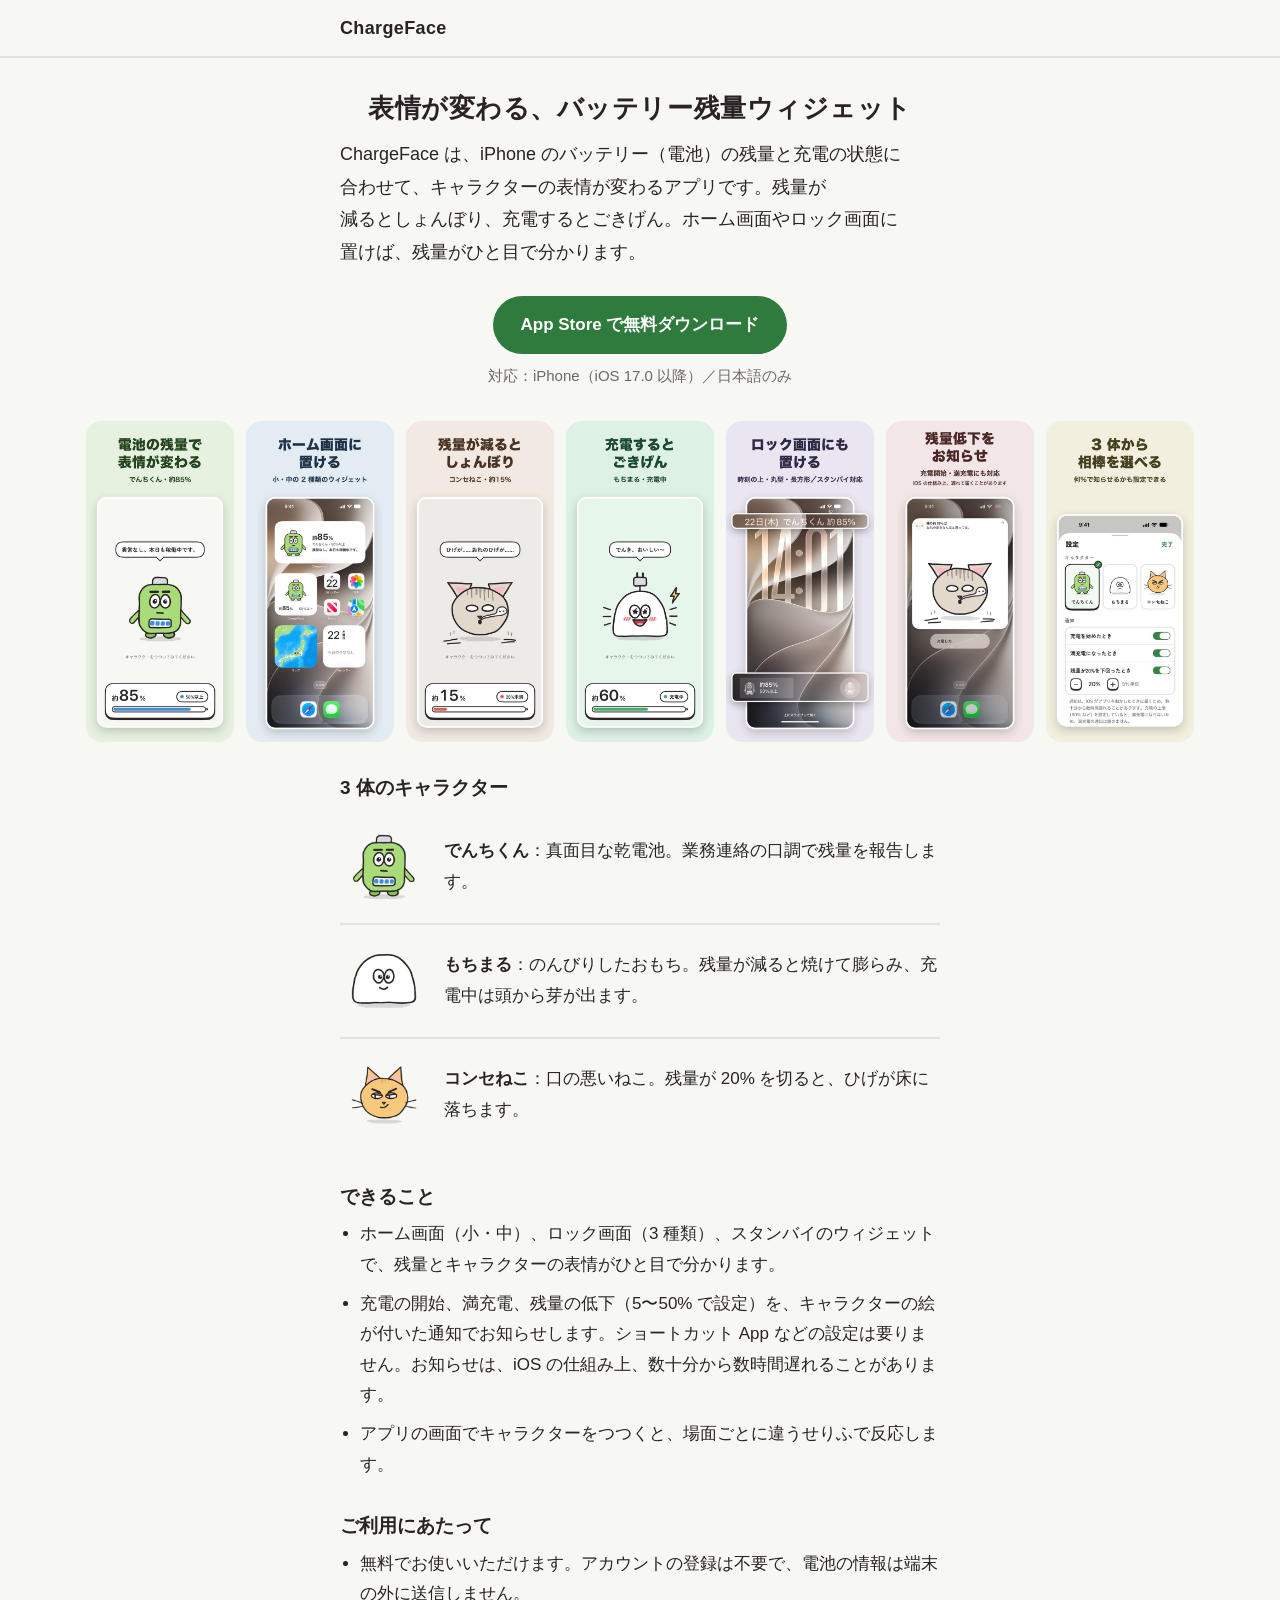
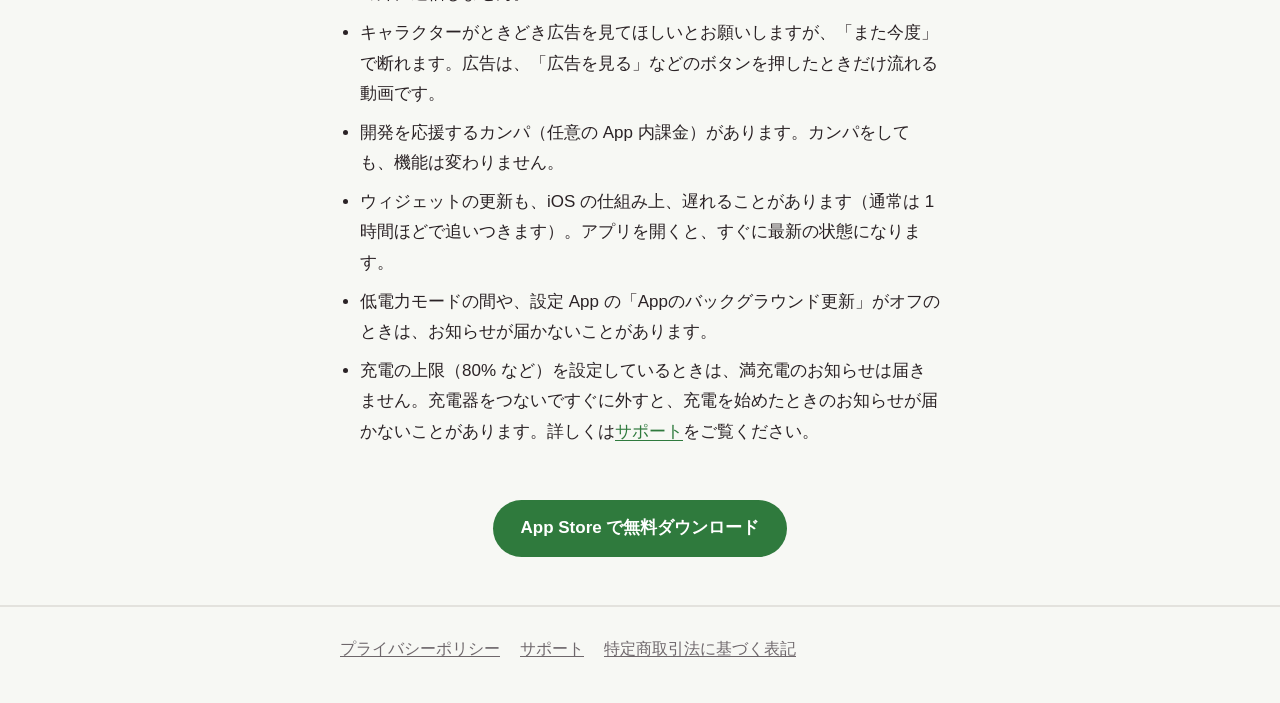
==== docs/chargeface/index.html @ e0d08909 "ChargeFace の紹介ページを追加 docs/chargeface/index.html（紹介ページ）と画像を追加し、共通の style.css にボタンのホバーの色とリンクの押せる範囲を加えた" ====
<!doctype html>
<html lang="ja">
<head>
<meta charset="utf-8">
<meta name="viewport" content="width=device-width, initial-scale=1">
<title>ChargeFace - 表情が変わるバッテリー残量ウィジェット</title>
<meta name="description" content="ChargeFace は、iPhone の電池残量と充電の状態に合わせて、キャラクターの表情が変わるアプリです。ホーム画面・ロック画面・スタンバイのウィジェットと、満充電・残量低下のお知らせに対応しています。無料。">
<link rel="canonical" href="https://hitorino-hito.github.io/chargeface/">
<meta name="apple-itunes-app" content="app-id=6824164964">
<meta property="og:type" content="website">
<meta property="og:site_name" content="ChargeFace">
<meta property="og:title" content="ChargeFace - 表情が変わるバッテリー残量ウィジェット">
<meta property="og:description" content="残量が減るとしょんぼり、充電するとごきげん。3 体のキャラクターから相棒を選べる、iPhone のバッテリー残量ウィジェットです。">
<meta property="og:url" content="https://hitorino-hito.github.io/chargeface/">
<meta property="og:image" content="https://hitorino-hito.github.io/chargeface/img/og.png">
<meta property="og:image:width" content="1200">
<meta property="og:image:height" content="630">
<meta property="og:image:alt" content="でんちくん・コンセねこが電池の残量に合わせて表情を変える画面と、ホーム画面のウィジェット">
<meta property="og:locale" content="ja_JP">
<meta name="twitter:card" content="summary_large_image">
<link rel="stylesheet" href="style.css">
<style>
.hero { text-align: center; }
.hero h1 { margin-bottom: 0.75rem; }
.hero .lead {
  text-align: start;
  word-break: auto-phrase;
  text-wrap: pretty;
}
.cta { text-align: center; margin: 2.5rem 0 0; }
.store-button {
  display: inline-block;
  margin: 0.75rem 0 0.5rem;
  padding: 0.85rem 1.75rem;
  border-radius: 999px;
  background: var(--accent);
  color: var(--accent-ink);
  font-weight: 700;
  text-decoration: none;
}
.store-button:hover { background: var(--accent-hover); }
.store-button:active { filter: brightness(0.9); }
.store-button:focus-visible { border-radius: 999px; outline-offset: 3px; }
.note { color: var(--muted); font-size: 0.9375rem; margin: 0; }
.gallery {
  display: flex;
  gap: 0.75rem;
  margin: 1.75rem -1.25rem 0;
  padding: 0.25rem 1.25rem 0.75rem;
  overflow-x: auto;
  scroll-snap-type: x mandatory;
  list-style: none;
}
.gallery:focus-visible { outline: 3px solid var(--accent); outline-offset: -3px; border-radius: 4px; } /* 狭い幅では端まで広がるため、枠を内側に描く */
.gallery li { flex: 0 0 auto; scroll-snap-align: center; }
.gallery img {
  display: block;
  width: 11.5rem;
  height: auto;
  border-radius: 1rem;
}
.scroll-hint { color: var(--muted); font-size: 0.875rem; text-align: center; margin: 0.25rem 0 0; }
/* 広い画面では、本文の列から出して 7 枚を折り返して並べる（横のスクロールを無くす） */
@media (min-width: 48rem) {
  .gallery {
    flex-wrap: wrap;
    justify-content: center;
    overflow: visible;
    width: min(74rem, 100vw - 2.5rem);
    margin: 2rem 0 0;
    padding: 0;
    position: relative;
    left: 50%;
    transform: translateX(-50%);
  }
  .gallery img { width: 9.25rem; }
  .scroll-hint { display: none; }
}
.characters { list-style: none; margin: 0; padding: 0; }
.characters li {
  display: flex;
  align-items: center;
  gap: 1rem;
  padding: 0.75rem 0;
}
.characters li + li { border-top: 2px solid var(--line); }
/* 絵は黒い線画の透過 PNG のため、ダークモードでも明るい台に載せて輪郭を見せる */
.characters img { flex: 0 0 auto; width: 5.5rem; height: 5.5rem; padding: 0.35rem; border-radius: 1rem; background: #F7F8F4; }
.characters p { margin: 0; }
.features { margin: 0; padding-left: 1.25rem; }
.features li + li { margin-top: 0.5rem; }
</style>
<script type="application/ld+json">
{
  "@context": "https://schema.org",
  "@type": "SoftwareApplication",
  "name": "ChargeFace",
  "operatingSystem": "iOS 17.0 以降",
  "applicationCategory": "UtilitiesApplication",
  "inLanguage": "ja",
  "description": "iPhone の電池残量と充電の状態に合わせて、キャラクターの表情が変わるアプリです。",
  "url": "https://hitorino-hito.github.io/chargeface/",
  "downloadUrl": "https://apps.apple.com/jp/app/chargeface/id6824164964",
  "offers": { "@type": "Offer", "price": "0", "priceCurrency": "JPY" }
}
</script>
</head>
<body>
<header class="site-header"><div class="wrap"><a class="brand" href="./">ChargeFace</a></div></header>
<main>
<div class="wrap">
<section class="hero">
<h1>表情が変わる、バッテリー残量ウィジェット</h1>
<p class="lead">ChargeFace は、iPhone のバッテリー（電池）の残量と充電の状態に合わせて、キャラクターの表情が変わるアプリです。残量が減るとしょんぼり、充電するとごきげん。ホーム画面やロック画面に置けば、残量がひと目で分かります。</p>
<a class="store-button" href="https://apps.apple.com/jp/app/chargeface/id6824164964">App Store で無料ダウンロード</a>
<p class="note">対応：iPhone（iOS 17.0 以降）／日本語のみ</p>
</section>

<ul class="gallery" role="list" tabindex="0" aria-label="アプリの画面（7 枚）">
<li><img src="img/01-face.jpg" width="540" height="1174" alt="電池の残量で表情が変わる。でんちくんが約85%で落ち着いた表情をしているメイン画面" loading="lazy"></li>
<li><img src="img/02-home.jpg" width="540" height="1174" alt="ホーム画面に置ける。小・中の 2 種類のウィジェット" loading="lazy"></li>
<li><img src="img/03-low.jpg" width="540" height="1174" alt="残量が減るとしょんぼり。コンセねこが約15%でひげを落としているメイン画面" loading="lazy"></li>
<li><img src="img/04-charging.jpg" width="540" height="1174" alt="充電するとごきげん。もちまるが充電中に喜んでいるメイン画面" loading="lazy"></li>
<li><img src="img/05-lock.jpg" width="540" height="1174" alt="ロック画面にも置ける。時刻の上・丸型・長方形の 3 種類。スタンバイにも対応" loading="lazy"></li>
<li><img src="img/06-notify.jpg" width="540" height="1174" alt="残量低下のお知らせ（通知）。充電開始・満充電にも対応。iOS の仕組み上、遅れて届くことがあります" loading="lazy"></li>
<li><img src="img/07-choose.jpg" width="540" height="1174" alt="3 体から相棒を選べる画面。何%で知らせるかも設定できる" loading="lazy"></li>
</ul>
<p class="scroll-hint" aria-hidden="true">横にスワイプすると、ほかの画面も見られます</p>

<h2>3 体のキャラクター</h2>
<ul class="characters">
<li><img src="img/denchi.png" width="240" height="240" alt=""><p><strong>でんちくん</strong>：真面目な乾電池。業務連絡の口調で残量を報告します。</p></li>
<li><img src="img/mochi.png" width="240" height="240" alt=""><p><strong>もちまる</strong>：のんびりしたおもち。残量が減ると焼けて膨らみ、充電中は頭から芽が出ます。</p></li>
<li><img src="img/neko.png" width="240" height="240" alt=""><p><strong>コンセねこ</strong>：口の悪いねこ。残量が 20% を切ると、ひげが床に落ちます。</p></li>
</ul>

<h2>できること</h2>
<ul class="features">
<li>ホーム画面（小・中）、ロック画面（3 種類）、スタンバイのウィジェットで、残量とキャラクターの表情がひと目で分かります。</li>
<li>充電の開始、満充電、残量の低下（5〜50% で設定）を、キャラクターの絵が付いた通知でお知らせします。ショートカット App などの設定は要りません。お知らせは、iOS の仕組み上、数十分から数時間遅れることがあります。</li>
<li>アプリの画面でキャラクターをつつくと、場面ごとに違うせりふで反応します。</li>
</ul>

<h2>ご利用にあたって</h2>
<ul class="features">
<li>無料でお使いいただけます。アカウントの登録は不要で、電池の情報は端末の外に送信しません。</li>
<li>キャラクターがときどき広告を見てほしいとお願いしますが、「また今度」で断れます。広告は、「広告を見る」などのボタンを押したときだけ流れる動画です。</li>
<li>開発を応援するカンパ（任意の App 内課金）があります。カンパをしても、機能は変わりません。</li>
<li>ウィジェットの更新も、iOS の仕組み上、遅れることがあります（通常は 1 時間ほどで追いつきます）。アプリを開くと、すぐに最新の状態になります。</li>
<li>低電力モードの間や、設定 App の「Appのバックグラウンド更新」がオフのときは、お知らせが届かないことがあります。</li>
<li>充電の上限（80% など）を設定しているときは、満充電のお知らせは届きません。充電器をつないですぐに外すと、充電を始めたときのお知らせが届かないことがあります。詳しくは<a href="support.html">サポート</a>をご覧ください。</li>
</ul>

<p class="cta"><a class="store-button" href="https://apps.apple.com/jp/app/chargeface/id6824164964">App Store で無料ダウンロード</a></p>
</div>
</main>
<footer class="site-footer">
<div class="wrap">
<ul>
<li><a href="privacy.html">プライバシーポリシー</a></li>
<li><a href="support.html">サポート</a></li>
<li><a href="tokushoho.html">特定商取引法に基づく表記</a></li>
</ul>
</div>
</footer>
</body>
</html>
---- docs/chargeface/style.css ----
/* ChargeFace 開発者サイトの共通の見た目。外部の読み込み（Web フォント・画像・スクリプト）は使わない */
:root {
  color-scheme: light dark;
  --ink: #2A2225;
  --muted: #6E676B;
  --bg: #F7F8F4;
  --card: #FFFFFF;
  --line: #E3E2DD;
  --accent: #2F7A3D; /* 背景 --bg の上で 4.96:1（本文中のリンクの 4.5:1 を満たす） */
  --accent-ink: #FFFFFF;
  --accent-hover: #276833; /* ボタンのホバー。--accent-ink の白と 6.7:1 */
  --pending-bg: #FBF3E3;
  --pending-ink: #6B4A12;
}
@media (prefers-color-scheme: dark) {
  :root {
    --ink: #EEEAE8;
    --muted: #B5ADB1;
    --bg: #1C1819;
    --card: #282224;
    --line: #3D3538;
    --accent: #7CC98A;
    --accent-ink: #13200F;
    --accent-hover: #93D59F;
    --pending-bg: #3A2F1A;
    --pending-ink: #F2D9A6;
  }
}
@media (prefers-contrast: more) {
  :root { --muted: var(--ink); }
}

*, *::before, *::after { box-sizing: border-box; }

html {
  -webkit-text-size-adjust: 100%;
  text-size-adjust: 100%;
}

body {
  margin: 0;
  background: var(--bg);
  color: var(--ink);
  font-family: -apple-system, BlinkMacSystemFont, "Hiragino Sans", "Hiragino Kaku Gothic ProN", "Noto Sans JP", "Yu Gothic", Meiryo, sans-serif;
  font-size: 1.0625rem; /* 17px */
  line-height: 1.8;
  overflow-wrap: anywhere;
  line-break: strict;
}

.wrap {
  max-width: 40rem; /* 1 行がおよそ 35〜38 字 */
  margin: 0 auto;
  padding: 0 1.25rem;
}

.site-header {
  border-bottom: 2px solid var(--line);
}
.site-header .wrap {
  display: flex;
  align-items: center;
  min-height: 3.5rem;
}
.brand {
  font-weight: 800;
  font-size: 1.125rem;
  letter-spacing: 0.02em;
  color: var(--ink);
  text-decoration: none;
  display: inline-flex;
  align-items: center;
  min-height: 2.75rem; /* 押せる範囲を 44pt 以上にする */
}
.brand:hover { text-decoration: underline; }

main { padding: 2rem 0 2.5rem; }

h1 {
  font-size: 1.625rem;
  line-height: 1.4;
  margin: 0 0 1.25rem;
  letter-spacing: 0.02em;
}
h1, h2 { word-break: auto-phrase; text-wrap: balance; }
h2 {
  font-size: 1.1875rem;
  line-height: 1.5;
  margin: 2rem 0 0.5rem;
}
p { margin: 0 0 1rem; }

.lead { font-size: 1.125rem; }

a { color: var(--accent); text-underline-offset: 0.15em; }
a:focus-visible { outline: 3px solid var(--accent); outline-offset: 2px; border-radius: 4px; }

.links {
  list-style: none;
  margin: 1.5rem 0 0;
  padding: 0;
  border: 2px solid var(--line);
  border-radius: 1rem;
  background: var(--card);
}
.after-links { margin-top: 2rem; }
.links li + li { border-top: 2px solid var(--line); }
.links a {
  display: block;
  padding: 0.9rem 1.1rem;
  min-height: 3rem;
  font-weight: 700;
  color: var(--ink);
  text-decoration: none;
  border-radius: 0;
}
/* 一覧の角の丸み（枠の内側の丸み）。overflow: hidden で切らないため、先頭と末尾の項目に付ける */
.links li:first-child a {
  border-top-left-radius: calc(1rem - 2px);
  border-top-right-radius: calc(1rem - 2px);
}
.links li:last-child a {
  border-bottom-left-radius: calc(1rem - 2px);
  border-bottom-right-radius: calc(1rem - 2px);
}
/* フォーカスの枠は項目の内側に描く（隣の項目や一覧の枠に重ならないため） */
.links a:focus-visible { outline-offset: -3px; }
/* 飾りの「›」は読み上げない（代替テキストを空にする。対応していないブラウザーは前の宣言を使う） */
.links a::after { content: " ›"; content: " ›" / ""; color: var(--muted); }
.links a:hover { background: var(--bg); }

/* 特定商取引法に基づく表記の項目 */
.terms { margin: 0; padding: 0; }
.terms > div {
  padding: 0.9rem 0;
  border-top: 2px solid var(--line);
}
.terms > div:last-child { border-bottom: 2px solid var(--line); }
.terms dt { font-weight: 700; margin: 0 0 0.2rem; }
.terms dd { margin: 0; }
@media (min-width: 40rem) {
  .terms > div { display: grid; grid-template-columns: 12.5rem 1fr; gap: 1rem; }
  .terms dt { margin: 0; }
}

.date { color: var(--muted); margin-top: 2rem; }

/* 公開前に差し替える箇所（check_site.py が一覧にする） */
.pending {
  background: var(--pending-bg);
  color: var(--pending-ink);
  padding: 0 0.25em;
  border-radius: 0.25em;
}

.site-footer {
  border-top: 2px solid var(--line);
  color: var(--muted);
  font-size: 1rem;
}
.site-footer .wrap { padding-top: 1.25rem; padding-bottom: 2rem; }
.site-footer ul {
  list-style: none;
  margin: 0;
  padding: 0;
  display: flex;
  flex-wrap: wrap;
  gap: 0.25rem 1.25rem;
}
.site-footer a {
  color: var(--muted);
  display: inline-flex;
  align-items: center;
  min-height: 2.75rem; /* 押せる範囲を 44pt 以上にする */
}
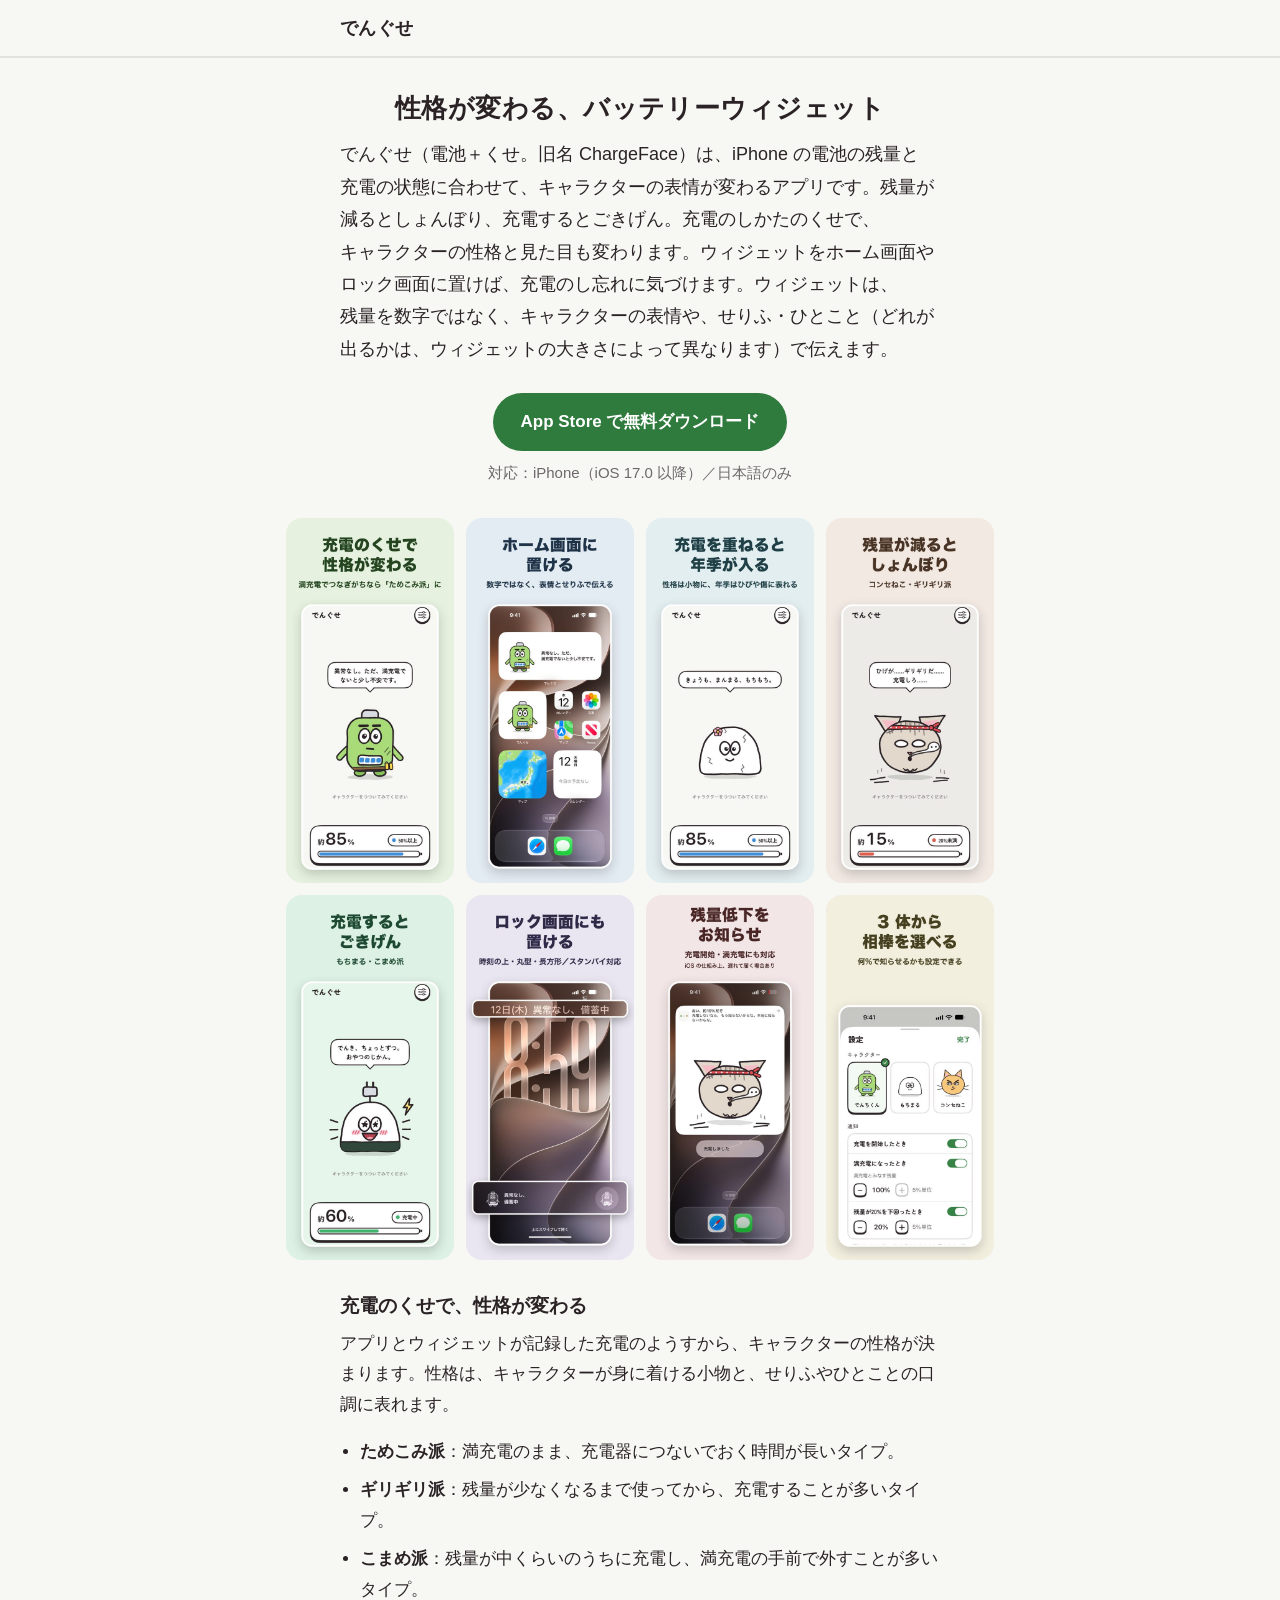
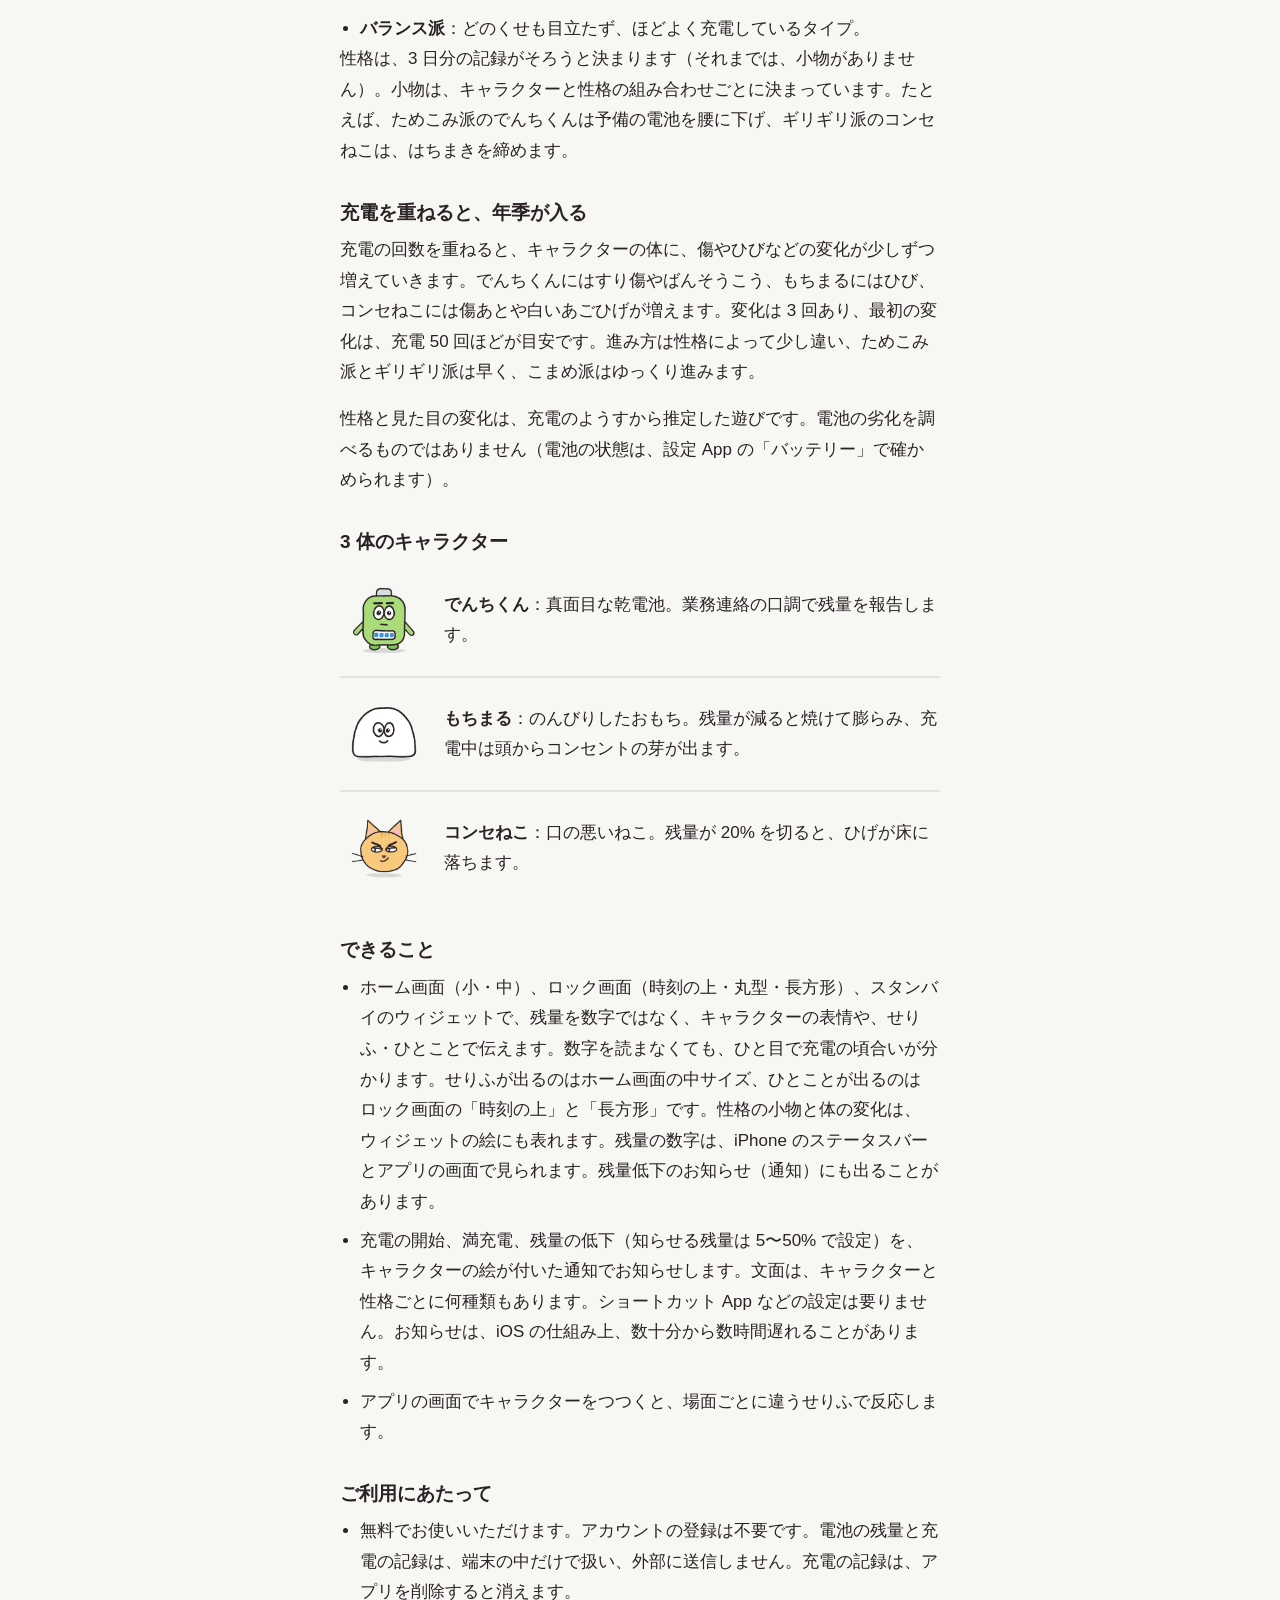
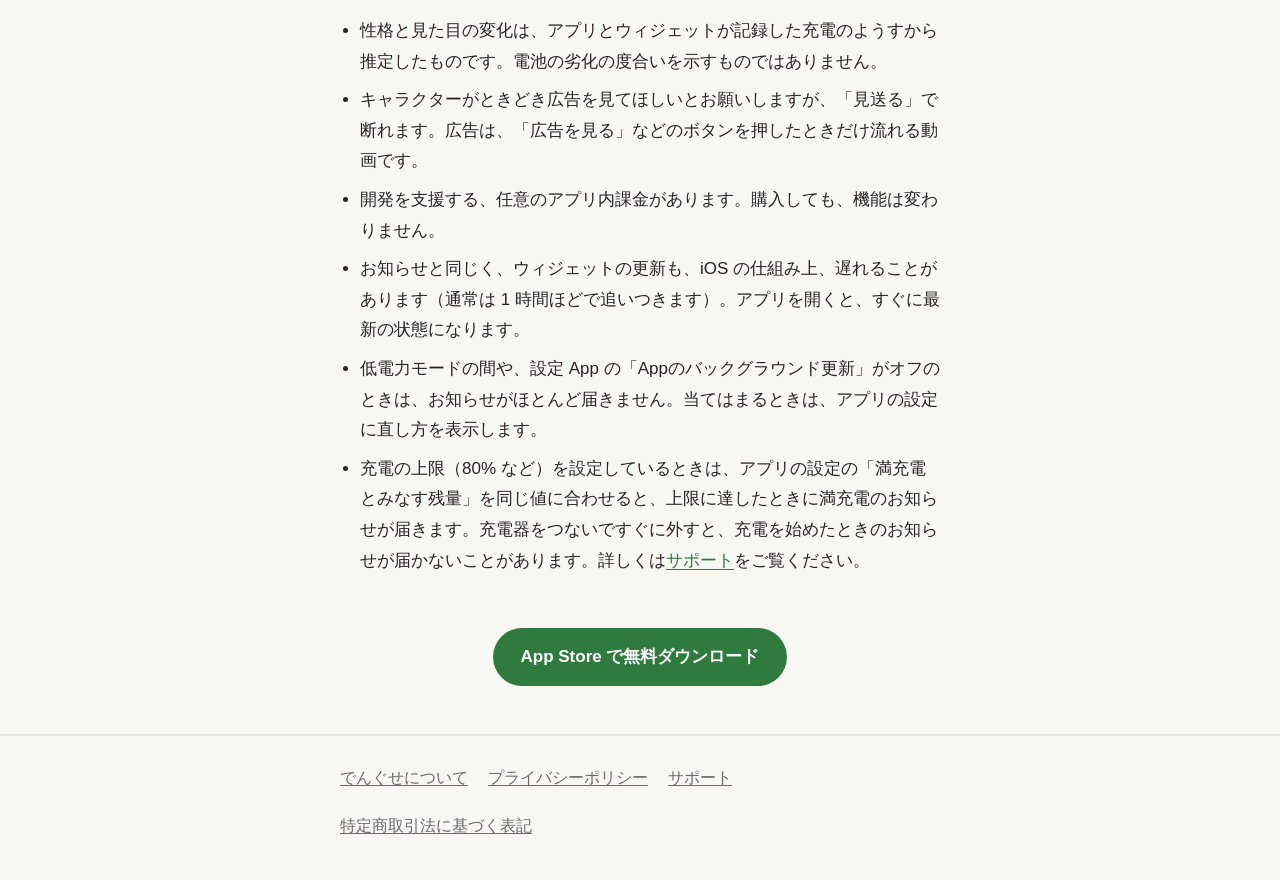
==== commit 3e3b5feb: "旧 URL（/chargeface/）の 4 ページを移転のお知らせに置き換え Co-Authored-By: Claude Fable 5.2 <noreply@anthropic.com>" ====
--- a/docs/chargeface/index.html
+++ b/docs/chargeface/index.html
@@ -3,165 +3,22 @@
 <head>
 <meta charset="utf-8">
 <meta name="viewport" content="width=device-width, initial-scale=1">
-<title>ChargeFace - 表情が変わるバッテリー残量ウィジェット</title>
-<meta name="description" content="ChargeFace は、iPhone の電池残量と充電の状態に合わせて、キャラクターの表情が変わるアプリです。ホーム画面・ロック画面・スタンバイのウィジェットと、満充電・残量低下のお知らせに対応しています。無料。">
-<link rel="canonical" href="https://hitorino-hito.github.io/chargeface/">
-<meta name="apple-itunes-app" content="app-id=6824164964">
-<meta property="og:type" content="website">
-<meta property="og:site_name" content="ChargeFace">
-<meta property="og:title" content="ChargeFace - 表情が変わるバッテリー残量ウィジェット">
-<meta property="og:description" content="残量が減るとしょんぼり、充電するとごきげん。3 体のキャラクターから相棒を選べる、iPhone のバッテリー残量ウィジェットです。">
-<meta property="og:url" content="https://hitorino-hito.github.io/chargeface/">
-<meta property="og:image" content="https://hitorino-hito.github.io/chargeface/img/og.png">
-<meta property="og:image:width" content="1200">
-<meta property="og:image:height" content="630">
-<meta property="og:image:alt" content="でんちくん・コンセねこが電池の残量に合わせて表情を変える画面と、ホーム画面のウィジェット">
-<meta property="og:locale" content="ja_JP">
-<meta name="twitter:card" content="summary_large_image">
-<link rel="stylesheet" href="style.css">
-<style>
-.hero { text-align: center; }
-.hero h1 { margin-bottom: 0.75rem; }
-.hero .lead {
-  text-align: start;
-  word-break: auto-phrase;
-  text-wrap: pretty;
-}
-.cta { text-align: center; margin: 2.5rem 0 0; }
-.store-button {
-  display: inline-block;
-  margin: 0.75rem 0 0.5rem;
-  padding: 0.85rem 1.75rem;
-  border-radius: 999px;
-  background: var(--accent);
-  color: var(--accent-ink);
-  font-weight: 700;
-  text-decoration: none;
-}
-.store-button:hover { background: var(--accent-hover); }
-.store-button:active { filter: brightness(0.9); }
-.store-button:focus-visible { border-radius: 999px; outline-offset: 3px; }
-.note { color: var(--muted); font-size: 0.9375rem; margin: 0; }
-.gallery {
-  display: flex;
-  gap: 0.75rem;
-  margin: 1.75rem -1.25rem 0;
-  padding: 0.25rem 1.25rem 0.75rem;
-  overflow-x: auto;
-  scroll-snap-type: x mandatory;
-  list-style: none;
-}
-.gallery:focus-visible { outline: 3px solid var(--accent); outline-offset: -3px; border-radius: 4px; } /* 狭い幅では端まで広がるため、枠を内側に描く */
-.gallery li { flex: 0 0 auto; scroll-snap-align: center; }
-.gallery img {
-  display: block;
-  width: 11.5rem;
-  height: auto;
-  border-radius: 1rem;
-}
-.scroll-hint { color: var(--muted); font-size: 0.875rem; text-align: center; margin: 0.25rem 0 0; }
-/* 広い画面では、本文の列から出して 7 枚を折り返して並べる（横のスクロールを無くす） */
-@media (min-width: 48rem) {
-  .gallery {
-    flex-wrap: wrap;
-    justify-content: center;
-    overflow: visible;
-    width: min(74rem, 100vw - 2.5rem);
-    margin: 2rem 0 0;
-    padding: 0;
-    position: relative;
-    left: 50%;
-    transform: translateX(-50%);
-  }
-  .gallery img { width: 9.25rem; }
-  .scroll-hint { display: none; }
-}
-.characters { list-style: none; margin: 0; padding: 0; }
-.characters li {
-  display: flex;
-  align-items: center;
-  gap: 1rem;
-  padding: 0.75rem 0;
-}
-.characters li + li { border-top: 2px solid var(--line); }
-/* 絵は黒い線画の透過 PNG のため、ダークモードでも明るい台に載せて輪郭を見せる */
-.characters img { flex: 0 0 auto; width: 5.5rem; height: 5.5rem; padding: 0.35rem; border-radius: 1rem; background: #F7F8F4; }
-.characters p { margin: 0; }
-.features { margin: 0; padding-left: 1.25rem; }
-.features li + li { margin-top: 0.5rem; }
-</style>
-<script type="application/ld+json">
-{
-  "@context": "https://schema.org",
-  "@type": "SoftwareApplication",
-  "name": "ChargeFace",
-  "operatingSystem": "iOS 17.0 以降",
-  "applicationCategory": "UtilitiesApplication",
-  "inLanguage": "ja",
-  "description": "iPhone の電池残量と充電の状態に合わせて、キャラクターの表情が変わるアプリです。",
-  "url": "https://hitorino-hito.github.io/chargeface/",
-  "downloadUrl": "https://apps.apple.com/jp/app/chargeface/id6824164964",
-  "offers": { "@type": "Offer", "price": "0", "priceCurrency": "JPY" }
-}
-</script>
+<title>ページを移しました（でんぐせ - 性格が変わるバッテリーウィジェット）</title>
+<meta name="robots" content="noindex">
+<meta http-equiv="refresh" content="0; url=../denguse/">
+<link rel="canonical" href="https://hitorino-hito.github.io/denguse/">
+<link rel="stylesheet" href="../denguse/style.css">
 </head>
 <body>
-<header class="site-header"><div class="wrap"><a class="brand" href="./">ChargeFace</a></div></header>
+<header class="site-header"><div class="wrap"><a class="brand" href="../denguse/">でんぐせ</a></div></header>
 <main>
 <div class="wrap">
-<section class="hero">
-<h1>表情が変わる、バッテリー残量ウィジェット</h1>
-<p class="lead">ChargeFace は、iPhone のバッテリー（電池）の残量と充電の状態に合わせて、キャラクターの表情が変わるアプリです。残量が減るとしょんぼり、充電するとごきげん。ホーム画面やロック画面に置けば、残量がひと目で分かります。</p>
-<a class="store-button" href="https://apps.apple.com/jp/app/chargeface/id6824164964">App Store で無料ダウンロード</a>
-<p class="note">対応：iPhone（iOS 17.0 以降）／日本語のみ</p>
-</section>
-
-<ul class="gallery" role="list" tabindex="0" aria-label="アプリの画面（7 枚）">
-<li><img src="img/01-face.jpg" width="540" height="1174" alt="電池の残量で表情が変わる。でんちくんが約85%で落ち着いた表情をしているメイン画面" loading="lazy"></li>
-<li><img src="img/02-home.jpg" width="540" height="1174" alt="ホーム画面に置ける。小・中の 2 種類のウィジェット" loading="lazy"></li>
-<li><img src="img/03-low.jpg" width="540" height="1174" alt="残量が減るとしょんぼり。コンセねこが約15%でひげを落としているメイン画面" loading="lazy"></li>
-<li><img src="img/04-charging.jpg" width="540" height="1174" alt="充電するとごきげん。もちまるが充電中に喜んでいるメイン画面" loading="lazy"></li>
-<li><img src="img/05-lock.jpg" width="540" height="1174" alt="ロック画面にも置ける。時刻の上・丸型・長方形の 3 種類。スタンバイにも対応" loading="lazy"></li>
-<li><img src="img/06-notify.jpg" width="540" height="1174" alt="残量低下のお知らせ（通知）。充電開始・満充電にも対応。iOS の仕組み上、遅れて届くことがあります" loading="lazy"></li>
-<li><img src="img/07-choose.jpg" width="540" height="1174" alt="3 体から相棒を選べる画面。何%で知らせるかも設定できる" loading="lazy"></li>
+<h1>ページを移しました</h1>
+<p>ChargeFace は、名前を「でんぐせ」に改めました。このページは、新しい URL に移りました。新しいページが自動的に表示されないときは、次のリンクを押してください。</p>
+<ul class="links" role="list">
+<li><a href="../denguse/">でんぐせ - 性格が変わるバッテリーウィジェット</a></li>
 </ul>
-<p class="scroll-hint" aria-hidden="true">横にスワイプすると、ほかの画面も見られます</p>
-
-<h2>3 体のキャラクター</h2>
-<ul class="characters">
-<li><img src="img/denchi.png" width="240" height="240" alt=""><p><strong>でんちくん</strong>：真面目な乾電池。業務連絡の口調で残量を報告します。</p></li>
-<li><img src="img/mochi.png" width="240" height="240" alt=""><p><strong>もちまる</strong>：のんびりしたおもち。残量が減ると焼けて膨らみ、充電中は頭から芽が出ます。</p></li>
-<li><img src="img/neko.png" width="240" height="240" alt=""><p><strong>コンセねこ</strong>：口の悪いねこ。残量が 20% を切ると、ひげが床に落ちます。</p></li>
-</ul>
-
-<h2>できること</h2>
-<ul class="features">
-<li>ホーム画面（小・中）、ロック画面（3 種類）、スタンバイのウィジェットで、残量とキャラクターの表情がひと目で分かります。</li>
-<li>充電の開始、満充電、残量の低下（5〜50% で設定）を、キャラクターの絵が付いた通知でお知らせします。ショートカット App などの設定は要りません。お知らせは、iOS の仕組み上、数十分から数時間遅れることがあります。</li>
-<li>アプリの画面でキャラクターをつつくと、場面ごとに違うせりふで反応します。</li>
-</ul>
-
-<h2>ご利用にあたって</h2>
-<ul class="features">
-<li>無料でお使いいただけます。アカウントの登録は不要で、電池の情報は端末の外に送信しません。</li>
-<li>キャラクターがときどき広告を見てほしいとお願いしますが、「また今度」で断れます。広告は、「広告を見る」などのボタンを押したときだけ流れる動画です。</li>
-<li>開発を応援するカンパ（任意の App 内課金）があります。カンパをしても、機能は変わりません。</li>
-<li>ウィジェットの更新も、iOS の仕組み上、遅れることがあります（通常は 1 時間ほどで追いつきます）。アプリを開くと、すぐに最新の状態になります。</li>
-<li>低電力モードの間や、設定 App の「Appのバックグラウンド更新」がオフのときは、お知らせが届かないことがあります。</li>
-<li>充電の上限（80% など）を設定しているときは、満充電のお知らせは届きません。充電器をつないですぐに外すと、充電を始めたときのお知らせが届かないことがあります。詳しくは<a href="support.html">サポート</a>をご覧ください。</li>
-</ul>
-
-<p class="cta"><a class="store-button" href="https://apps.apple.com/jp/app/chargeface/id6824164964">App Store で無料ダウンロード</a></p>
 </div>
 </main>
-<footer class="site-footer">
-<div class="wrap">
-<ul>
-<li><a href="privacy.html">プライバシーポリシー</a></li>
-<li><a href="support.html">サポート</a></li>
-<li><a href="tokushoho.html">特定商取引法に基づく表記</a></li>
-</ul>
-</div>
-</footer>
 </body>
 </html>
--- a/docs/denguse/style.css
+++ b/docs/denguse/style.css
@@ -0,0 +1,175 @@
+/* ChargeFace 開発者サイトの共通の見た目。外部の読み込み（Web フォント・画像・スクリプト）は使わない */
+:root {
+  color-scheme: light dark;
+  --ink: #2A2225;
+  --muted: #6E676B;
+  --bg: #F7F8F4;
+  --card: #FFFFFF;
+  --line: #E3E2DD;
+  --accent: #2F7A3D; /* 背景 --bg の上で 4.96:1（本文中のリンクの 4.5:1 を満たす） */
+  --accent-ink: #FFFFFF;
+  --accent-hover: #276833; /* ボタンのホバー。--accent-ink の白と 6.7:1 */
+  --pending-bg: #FBF3E3;
+  --pending-ink: #6B4A12;
+}
+@media (prefers-color-scheme: dark) {
+  :root {
+    --ink: #EEEAE8;
+    --muted: #B5ADB1;
+    --bg: #1C1819;
+    --card: #282224;
+    --line: #3D3538;
+    --accent: #7CC98A;
+    --accent-ink: #13200F;
+    --accent-hover: #93D59F;
+    --pending-bg: #3A2F1A;
+    --pending-ink: #F2D9A6;
+  }
+}
+@media (prefers-contrast: more) {
+  :root { --muted: var(--ink); }
+}
+
+*, *::before, *::after { box-sizing: border-box; }
+
+html {
+  -webkit-text-size-adjust: 100%;
+  text-size-adjust: 100%;
+}
+
+body {
+  margin: 0;
+  background: var(--bg);
+  color: var(--ink);
+  font-family: -apple-system, BlinkMacSystemFont, "Hiragino Sans", "Hiragino Kaku Gothic ProN", "Noto Sans JP", "Yu Gothic", Meiryo, sans-serif;
+  font-size: 1.0625rem; /* 17px */
+  line-height: 1.8;
+  overflow-wrap: anywhere;
+  line-break: strict;
+}
+
+.wrap {
+  max-width: 40rem; /* 1 行がおよそ 35〜38 字 */
+  margin: 0 auto;
+  padding: 0 1.25rem;
+}
+
+.site-header {
+  border-bottom: 2px solid var(--line);
+}
+.site-header .wrap {
+  display: flex;
+  align-items: center;
+  min-height: 3.5rem;
+}
+.brand {
+  font-weight: 800;
+  font-size: 1.125rem;
+  letter-spacing: 0.02em;
+  color: var(--ink);
+  text-decoration: none;
+  display: inline-flex;
+  align-items: center;
+  min-height: 2.75rem; /* 押せる範囲を 44pt 以上にする */
+}
+.brand:hover { text-decoration: underline; }
+
+main { padding: 2rem 0 2.5rem; }
+
+h1 {
+  font-size: 1.625rem;
+  line-height: 1.4;
+  margin: 0 0 1.25rem;
+  letter-spacing: 0.02em;
+}
+h1, h2 { word-break: auto-phrase; text-wrap: balance; }
+h2 {
+  font-size: 1.1875rem;
+  line-height: 1.5;
+  margin: 2rem 0 0.5rem;
+}
+p { margin: 0 0 1rem; }
+
+.lead { font-size: 1.125rem; }
+
+a { color: var(--accent); text-underline-offset: 0.15em; }
+a:focus-visible { outline: 3px solid var(--accent); outline-offset: 2px; border-radius: 4px; }
+
+.links {
+  list-style: none;
+  margin: 1.5rem 0 0;
+  padding: 0;
+  border: 2px solid var(--line);
+  border-radius: 1rem;
+  background: var(--card);
+}
+.after-links { margin-top: 2rem; }
+.links li + li { border-top: 2px solid var(--line); }
+.links a {
+  display: block;
+  padding: 0.9rem 1.1rem;
+  min-height: 3rem;
+  font-weight: 700;
+  color: var(--ink);
+  text-decoration: none;
+  border-radius: 0;
+}
+/* 一覧の角の丸み（枠の内側の丸み）。overflow: hidden で切らないため、先頭と末尾の項目に付ける */
+.links li:first-child a {
+  border-top-left-radius: calc(1rem - 2px);
+  border-top-right-radius: calc(1rem - 2px);
+}
+.links li:last-child a {
+  border-bottom-left-radius: calc(1rem - 2px);
+  border-bottom-right-radius: calc(1rem - 2px);
+}
+/* フォーカスの枠は項目の内側に描く（隣の項目や一覧の枠に重ならないため） */
+.links a:focus-visible { outline-offset: -3px; }
+/* 飾りの「›」は読み上げない（代替テキストを空にする。対応していないブラウザーは前の宣言を使う） */
+.links a::after { content: " ›"; content: " ›" / ""; color: var(--muted); }
+.links a:hover { background: var(--bg); }
+
+/* 特定商取引法に基づく表記の項目 */
+.terms { margin: 0; padding: 0; }
+.terms > div {
+  padding: 0.9rem 0;
+  border-top: 2px solid var(--line);
+}
+.terms > div:last-child { border-bottom: 2px solid var(--line); }
+.terms dt { font-weight: 700; margin: 0 0 0.2rem; }
+.terms dd { margin: 0; }
+@media (min-width: 40rem) {
+  .terms > div { display: grid; grid-template-columns: 12.5rem 1fr; gap: 1rem; }
+  .terms dt { margin: 0; }
+}
+
+.date { color: var(--muted); margin-top: 2rem; }
+
+/* 公開前に差し替える箇所（check_site.py が一覧にする） */
+.pending {
+  background: var(--pending-bg);
+  color: var(--pending-ink);
+  padding: 0 0.25em;
+  border-radius: 0.25em;
+}
+
+.site-footer {
+  border-top: 2px solid var(--line);
+  color: var(--muted);
+  font-size: 1rem;
+}
+.site-footer .wrap { padding-top: 1.25rem; padding-bottom: 2rem; }
+.site-footer ul {
+  list-style: none;
+  margin: 0;
+  padding: 0;
+  display: flex;
+  flex-wrap: wrap;
+  gap: 0.25rem 1.25rem;
+}
+.site-footer a {
+  color: var(--muted);
+  display: inline-flex;
+  align-items: center;
+  min-height: 2.75rem; /* 押せる範囲を 44pt 以上にする */
+}
